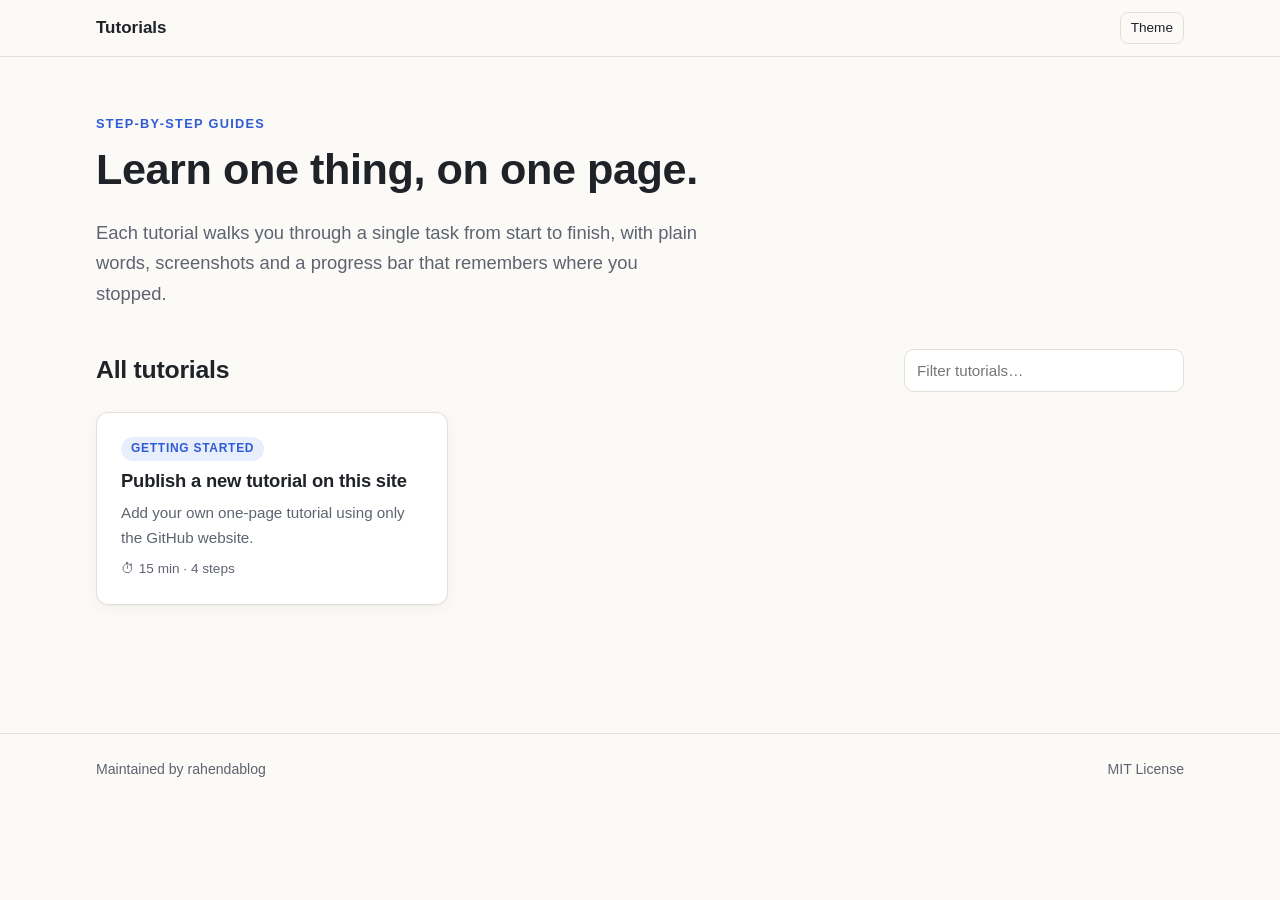
==== index.html @ cfb2986b "upd" ====
<!doctype html>
<html lang="en">
<head>
<meta charset="utf-8">
<meta name="viewport" content="width=device-width, initial-scale=1">
<title>Tutorials</title>
<meta name="description" content="Short, step-by-step tutorials, each on a single page. No technical background needed.">
<link rel="stylesheet" href="assets/css/theme.css">
</head>
<body>

<header class="topbar">
  <div class="topbar-inner">
    <a class="brand" href="./">Tutorials</a>
    <span style="flex:1"></span>
    <button class="theme-toggle" id="themeToggle" type="button" aria-label="Toggle dark mode">Theme</button>
  </div>
</header>

<main class="home">

  <section class="home-hero">
    <div class="eyebrow">Step-by-step guides</div>
    <h1>Learn one thing, on one page.</h1>
    <p class="lede">Each tutorial walks you through a single task from start to finish, with plain words, screenshots and a progress bar that remembers where you stopped.</p>
  </section>

  <section aria-labelledby="all-title">
    <div class="home-tools">
      <h2 id="all-title">All tutorials</h2>
      <input class="search" id="search" type="search" placeholder="Filter tutorials…" aria-label="Filter tutorials">
    </div>

    <!-- To add a tutorial: copy one <li> below and change the link, tag, title, summary and duration. -->
    <ul class="tutorial-grid" id="tutorials">
      <li>
        <a href="tutorials/publish-a-tutorial.html">
          <div class="card">
            <span class="tag">Getting started</span>
            <h3>Publish a new tutorial on this site</h3>
            <p>Add your own one-page tutorial using only the GitHub website.</p>
            <span class="card-meta">⏱ 15 min · 4 steps</span>
          </div>
        </a>
      </li>
    </ul>
    <p class="empty" id="empty" hidden>No tutorial matches your search.</p>
  </section>

</main>

<footer>
  <div class="inner">
    <span>Maintained by rahendablog</span>
    <span>MIT License</span>
  </div>
</footer>

<script src="assets/js/tutorial.js"></script>
<script>
(function () {
  var input = document.getElementById('search');
  var items = Array.prototype.slice.call(document.querySelectorAll('#tutorials > li'));
  var empty = document.getElementById('empty');
  input.addEventListener('input', function () {
    var q = input.value.trim().toLowerCase();
    var shown = 0;
    items.forEach(function (li) {
      var match = li.textContent.toLowerCase().indexOf(q) !== -1;
      li.hidden = !match;
      if (match) shown++;
    });
    empty.hidden = shown > 0;
  });
})();
</script>
</body>
</html>
---- assets/css/theme.css ----
/* ---------- Theme tokens ---------- */
:root {
  --bg: #fbfaf7;
  --surface: #ffffff;
  --surface-2: #f3f1ec;
  --text: #1f2328;
  --muted: #5d6470;
  --border: #e4e0d8;
  --accent: #2f5bd3;
  --accent-soft: #e8eefc;
  --tip: #1f7a4d;
  --tip-soft: #e6f4ec;
  --warn: #a15c00;
  --warn-soft: #fdf1df;
  --fill: #fff2a8;
  --fill-text: #5a4a00;
  --done: #1f7a4d;
  --radius: 12px;
  --shadow: 0 1px 2px rgba(20, 20, 20, .04), 0 4px 16px rgba(20, 20, 20, .04);
}
@media (prefers-color-scheme: dark) {
  :root:not([data-theme="light"]) {
    --bg: #14161a;
    --surface: #1b1e23;
    --surface-2: #23272e;
    --text: #e7e9ec;
    --muted: #9aa2ad;
    --border: #2e333b;
    --accent: #7ea2ff;
    --accent-soft: #1f2a44;
    --tip: #5fcf94;
    --tip-soft: #17302a;
    --warn: #f0b35a;
    --warn-soft: #3a2c16;
    --fill: #4a4212;
    --fill-text: #fff0a0;
    --done: #5fcf94;
    --shadow: none;
  }
}
:root[data-theme="dark"] {
  --bg: #14161a;
  --surface: #1b1e23;
  --surface-2: #23272e;
  --text: #e7e9ec;
  --muted: #9aa2ad;
  --border: #2e333b;
  --accent: #7ea2ff;
  --accent-soft: #1f2a44;
  --tip: #5fcf94;
  --tip-soft: #17302a;
  --warn: #f0b35a;
  --warn-soft: #3a2c16;
  --fill: #4a4212;
  --fill-text: #fff0a0;
  --done: #5fcf94;
  --shadow: none;
}

/* ---------- Base ---------- */
*, *::before, *::after { box-sizing: border-box; }
html { scroll-behavior: smooth; scroll-padding-top: 76px; }
body {
  margin: 0;
  background: var(--bg);
  color: var(--text);
  font: 17px/1.65 -apple-system, BlinkMacSystemFont, "Segoe UI", Roboto, "Helvetica Neue", Arial, sans-serif;
  -webkit-font-smoothing: antialiased;
}
h1, h2, h3 { line-height: 1.25; margin: 0 0 .5em; letter-spacing: -.01em; }
h1 { font-size: clamp(1.9rem, 4.5vw, 2.7rem); }
h2 { font-size: 1.55rem; }
h3 { font-size: 1.1rem; }
p { margin: 0 0 1em; }
a { color: var(--accent); }
img { max-width: 100%; height: auto; border-radius: 8px; }
kbd {
  font: .85em ui-monospace, SFMono-Regular, Menlo, monospace;
  background: var(--surface-2); border: 1px solid var(--border);
  border-bottom-width: 2px; border-radius: 5px; padding: .05em .4em;
}
.btn-label {
  font-weight: 600; background: var(--accent-soft); color: var(--accent);
  padding: .05em .45em; border-radius: 5px; white-space: nowrap;
}

/* Highlighted placeholder text: remove the class once you have filled it in */
.fill { background: var(--fill); color: var(--fill-text); border-radius: 4px; padding: 0 .25em; }

/* ---------- Top bar ---------- */
.topbar {
  position: sticky; top: 0; z-index: 10;
  background: color-mix(in srgb, var(--bg) 88%, transparent);
  backdrop-filter: blur(8px);
  border-bottom: 1px solid var(--border);
}
.topbar-inner {
  max-width: 1120px; margin: 0 auto; padding: 12px 16px;
  display: flex; align-items: center; gap: 16px;
}
.brand { font-weight: 700; text-decoration: none; color: var(--text); white-space: nowrap; }
.progress { flex: 1; display: flex; align-items: center; gap: 10px; min-width: 0; }
.progress-track { flex: 1; height: 6px; background: var(--surface-2); border-radius: 99px; overflow: hidden; }
.progress-bar { height: 100%; width: 0; background: var(--done); transition: width .3s ease; }
.progress-label { font-size: .85rem; color: var(--muted); white-space: nowrap; }
.theme-toggle {
  background: none; border: 1px solid var(--border); color: var(--text);
  border-radius: 8px; padding: 4px 10px; font: inherit; font-size: .85rem; cursor: pointer;
}

/* ---------- Layout ---------- */
.layout {
  max-width: 1120px; margin: 0 auto; padding: 32px 16px 64px;
  display: grid; grid-template-columns: 1fr; gap: 40px;
}
@media (min-width: 960px) {
  .layout { grid-template-columns: 240px minmax(0, 1fr); }
}
.toc { display: none; }
@media (min-width: 960px) {
  .toc { display: block; position: sticky; top: 84px; align-self: start; font-size: .92rem; }
}
.toc p { font-size: .75rem; text-transform: uppercase; letter-spacing: .08em; color: var(--muted); margin-bottom: .6em; }
.toc ol { list-style: none; margin: 0; padding: 0; }
.toc a {
  display: flex; align-items: center; gap: 8px; padding: 5px 10px; border-radius: 8px;
  color: var(--muted); text-decoration: none; border-left: 2px solid transparent;
}
.toc a:hover { color: var(--text); background: var(--surface-2); }
.toc a.active { color: var(--text); border-left-color: var(--accent); background: var(--surface-2); }
.toc a.is-done::after { content: "✓"; margin-left: auto; color: var(--done); font-weight: 700; }
main { min-width: 0; max-width: 760px; }
section { margin-bottom: 56px; }

/* ---------- Hero ---------- */
.eyebrow { font-size: .8rem; font-weight: 600; text-transform: uppercase; letter-spacing: .1em; color: var(--accent); margin-bottom: .6em; }
.lede { font-size: 1.15rem; color: var(--muted); max-width: 60ch; }
.meta { display: flex; flex-wrap: wrap; gap: 8px; margin: 20px 0 0; padding: 0; list-style: none; }
.meta li {
  font-size: .88rem; background: var(--surface); border: 1px solid var(--border);
  border-radius: 99px; padding: 4px 12px; color: var(--muted);
}
.meta strong { color: var(--text); font-weight: 600; }

/* ---------- Cards ---------- */
.card {
  background: var(--surface); border: 1px solid var(--border); border-radius: var(--radius);
  padding: 24px; box-shadow: var(--shadow);
}
.goals { display: grid; gap: 12px; grid-template-columns: repeat(auto-fit, minmax(200px, 1fr)); margin: 0; padding: 0; list-style: none; }
.goals li { background: var(--surface); border: 1px solid var(--border); border-radius: var(--radius); padding: 16px; }
.goals li strong { display: block; margin-bottom: 4px; }
.goals li span { color: var(--muted); font-size: .95rem; }

.checklist { list-style: none; margin: 0; padding: 0; }
.checklist li { display: flex; gap: 12px; padding: 10px 0; border-bottom: 1px solid var(--border); }
.checklist li:last-child { border-bottom: 0; }
.checklist input { width: 18px; height: 18px; margin-top: 4px; accent-color: var(--done); flex-shrink: 0; }

/* ---------- Steps ---------- */
.step { position: relative; }
.step-head { display: flex; align-items: flex-start; gap: 14px; margin-bottom: 12px; }
.step-num {
  flex-shrink: 0; width: 38px; height: 38px; border-radius: 50%;
  display: grid; place-items: center; font-weight: 700;
  background: var(--accent-soft); color: var(--accent);
}
.step.is-done .step-num { background: var(--tip-soft); color: var(--done); }
.step-head h2 { margin: 3px 0 2px; }
.step-why { color: var(--muted); margin: 0; }
.instructions { padding-left: 1.3em; margin: 16px 0; }
.instructions li { margin-bottom: .55em; padding-left: .2em; }

figure { margin: 20px 0; }
.shot {
  border: 2px dashed var(--border); border-radius: var(--radius); background: var(--surface-2);
  aspect-ratio: 16 / 9; display: grid; place-items: center; text-align: center;
  color: var(--muted); font-size: .95rem; padding: 16px;
}
figcaption { font-size: .88rem; color: var(--muted); margin-top: 8px; }

.callout { border-radius: 10px; padding: 14px 16px; margin: 16px 0; border-left: 4px solid; }
.callout p:last-child { margin-bottom: 0; }
.callout-title { font-weight: 700; display: block; margin-bottom: 2px; }
.callout.tip { background: var(--tip-soft); border-color: var(--tip); }
.callout.tip .callout-title { color: var(--tip); }
.callout.warn { background: var(--warn-soft); border-color: var(--warn); }
.callout.warn .callout-title { color: var(--warn); }
.callout.result { background: var(--accent-soft); border-color: var(--accent); }
.callout.result .callout-title { color: var(--accent); }

.done-toggle {
  display: inline-flex; align-items: center; gap: 10px; margin-top: 8px;
  font-weight: 600; cursor: pointer; user-select: none;
  border: 1px solid var(--border); background: var(--surface); border-radius: 99px; padding: 8px 16px;
}
.done-toggle input { width: 18px; height: 18px; accent-color: var(--done); margin: 0; }
.step.is-done .done-toggle { border-color: var(--done); color: var(--done); }

/* ---------- Troubleshooting / FAQ ---------- */
details {
  background: var(--surface); border: 1px solid var(--border); border-radius: 10px;
  margin-bottom: 10px; padding: 0 16px;
}
summary { cursor: pointer; padding: 14px 0; font-weight: 600; list-style: none; display: flex; justify-content: space-between; gap: 12px; }
summary::-webkit-details-marker { display: none; }
summary::after { content: "+"; color: var(--muted); font-weight: 400; font-size: 1.2rem; line-height: 1; }
details[open] summary::after { content: "−"; }
details > div { padding-bottom: 14px; color: var(--text); }

/* ---------- Glossary ---------- */
dl { margin: 0; display: grid; gap: 0; }
dl > div { display: grid; grid-template-columns: 1fr; gap: 2px; padding: 12px 0; border-bottom: 1px solid var(--border); }
@media (min-width: 640px) { dl > div { grid-template-columns: 180px 1fr; gap: 16px; } }
dt { font-weight: 700; }
dd { margin: 0; color: var(--muted); }

/* ---------- Help ---------- */
.help-grid { display: grid; gap: 12px; grid-template-columns: repeat(auto-fit, minmax(210px, 1fr)); }
.help-grid a { text-decoration: none; color: inherit; }
.help-grid .card { height: 100%; padding: 18px; transition: border-color .15s; }
.help-grid a:hover .card { border-color: var(--accent); }
.help-grid strong { display: block; color: var(--accent); margin-bottom: 4px; }
.help-grid span { color: var(--muted); font-size: .95rem; }

footer { border-top: 1px solid var(--border); color: var(--muted); font-size: .88rem; }
footer .inner { max-width: 1120px; margin: 0 auto; padding: 24px 16px; display: flex; flex-wrap: wrap; justify-content: space-between; gap: 8px; }

/* ---------- Back link (tutorial pages) ---------- */
.back { color: var(--muted); text-decoration: none; font-size: .9rem; white-space: nowrap; }
.back:hover { color: var(--accent); }

/* ---------- Home page ---------- */
.home { max-width: 1120px; margin: 0 auto; padding: 56px 16px 72px; }
.home-hero { max-width: 720px; margin-bottom: 40px; }
.home-tools { display: flex; flex-wrap: wrap; gap: 12px; align-items: center; justify-content: space-between; margin-bottom: 20px; }
.home-tools h2 { margin: 0; }
.search {
  font: inherit; font-size: .95rem; color: var(--text); background: var(--surface);
  border: 1px solid var(--border); border-radius: 10px; padding: 8px 12px; width: min(100%, 280px);
}
.search:focus { outline: 2px solid var(--accent); outline-offset: 1px; border-color: transparent; }
.tutorial-grid { display: grid; gap: 16px; grid-template-columns: repeat(auto-fill, minmax(280px, 1fr)); margin: 0; padding: 0; list-style: none; }
.tutorial-grid a { text-decoration: none; color: inherit; display: block; height: 100%; }
.tutorial-grid .card { height: 100%; display: flex; flex-direction: column; gap: 8px; transition: border-color .15s, transform .15s; }
.tutorial-grid a:hover .card, .tutorial-grid a:focus-visible .card { border-color: var(--accent); transform: translateY(-2px); }
.tutorial-grid h3 { margin: 0; font-size: 1.15rem; }
.tutorial-grid p { color: var(--muted); margin: 0; font-size: .95rem; flex: 1; }
.tag { align-self: flex-start; font-size: .75rem; font-weight: 600; text-transform: uppercase; letter-spacing: .06em; color: var(--accent); background: var(--accent-soft); border-radius: 99px; padding: 2px 10px; }
.card-meta { font-size: .85rem; color: var(--muted); }
.empty { color: var(--muted); }

/* Template banner: delete the whole <div class="template-note"> when done */
.template-note {
  background: var(--fill); color: var(--fill-text); font-size: .9rem;
  padding: 10px 16px; text-align: center;
}

@media print {
  .topbar, .toc, .done-toggle, .theme-toggle, .template-note { display: none !important; }
  .layout { display: block; padding: 0; }
  details { border: 0; padding: 0; }
  details > div { display: block; }
  body { background: #fff; color: #000; }
}
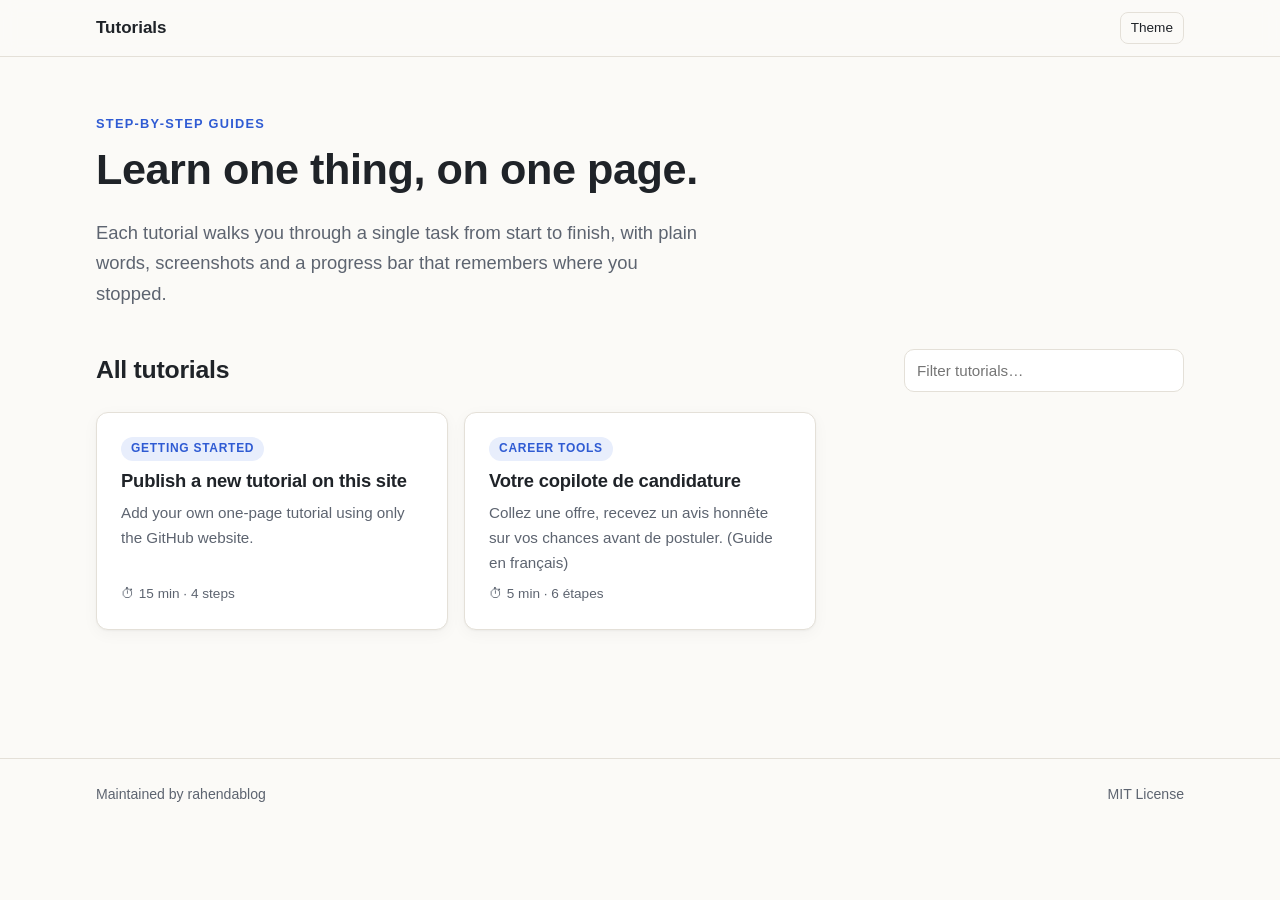
==== commit dcef1049: "upd" ====
--- a/index.html
+++ b/index.html
@@ -43,6 +43,16 @@
           </div>
         </a>
       </li>
+      <li>
+        <a href="tutorials/copilote-candidature.html">
+          <div class="card">
+            <span class="tag">Career tools</span>
+            <h3>Votre copilote de candidature</h3>
+            <p>Collez une offre, recevez un avis honnête sur vos chances avant de postuler. (Guide en français)</p>
+            <span class="card-meta">⏱ 5 min · 6 étapes</span>
+          </div>
+        </a>
+      </li>
     </ul>
     <p class="empty" id="empty" hidden>No tutorial matches your search.</p>
   </section>
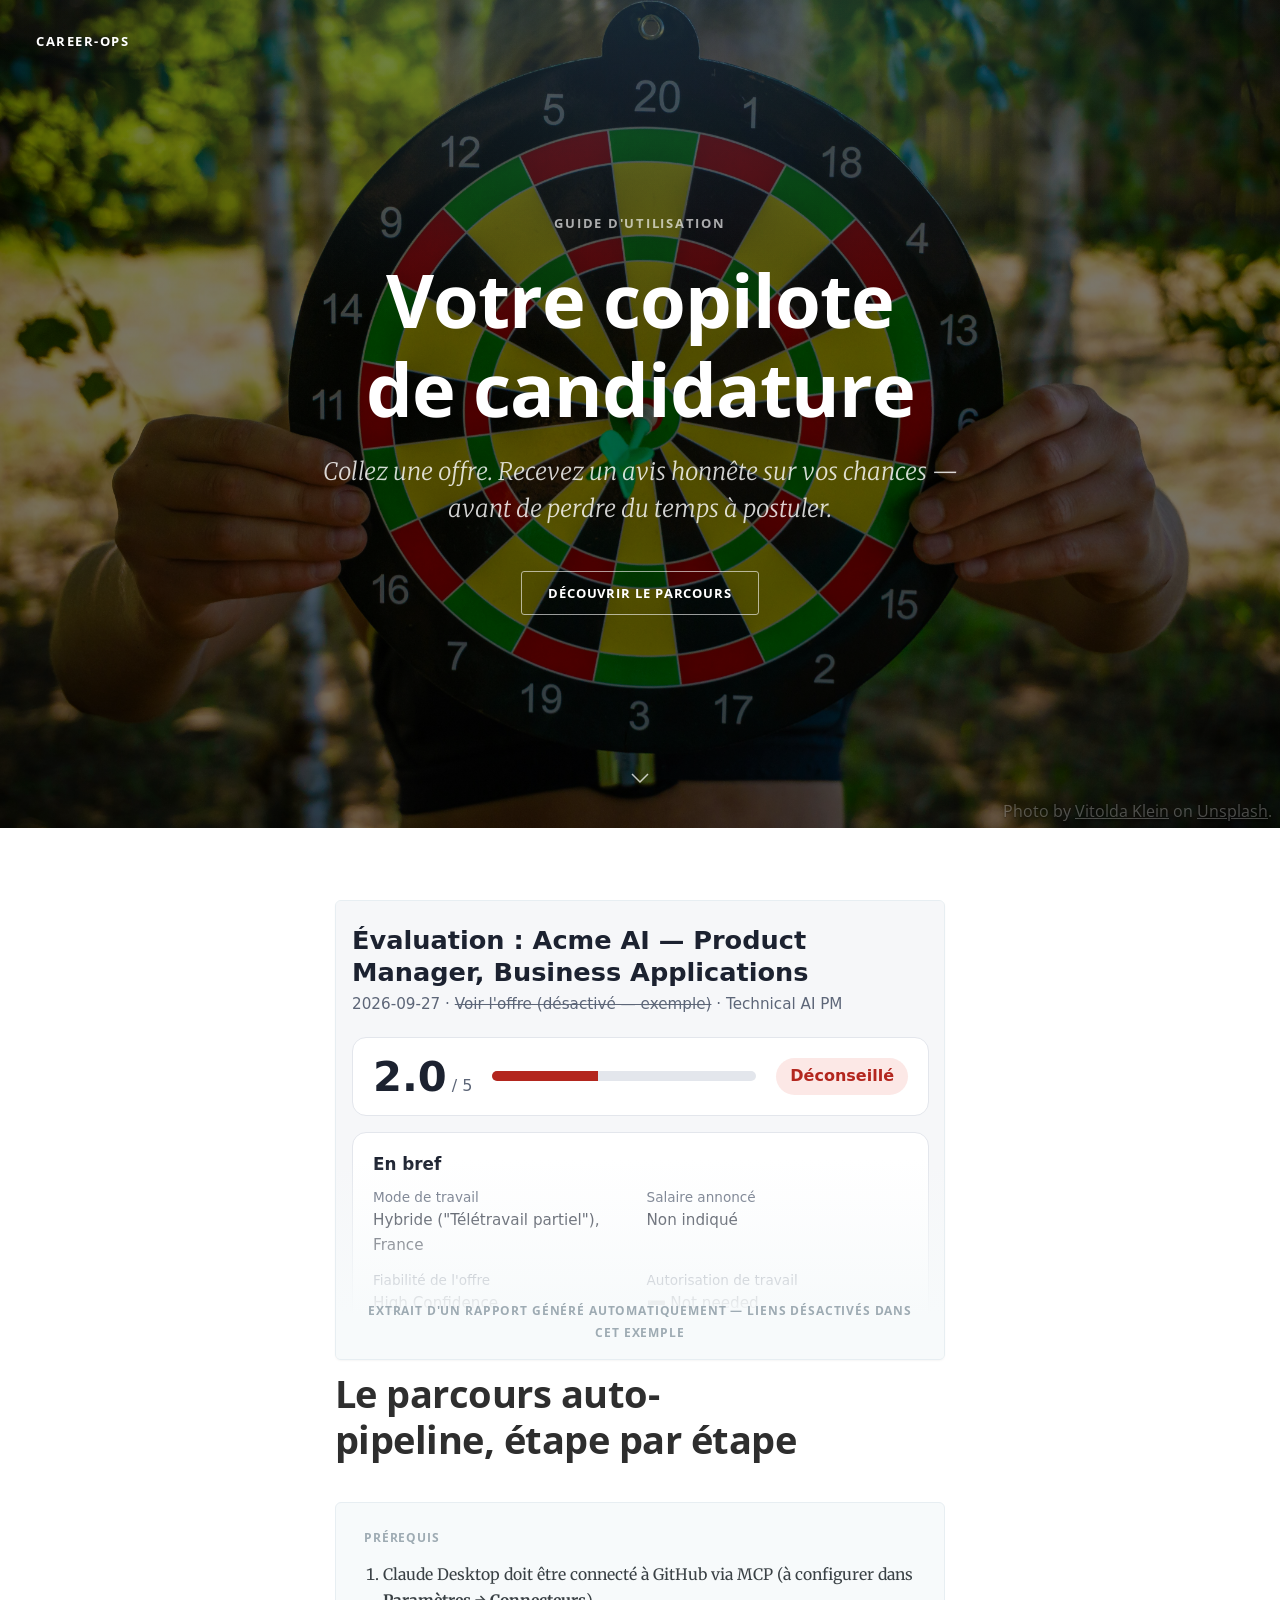
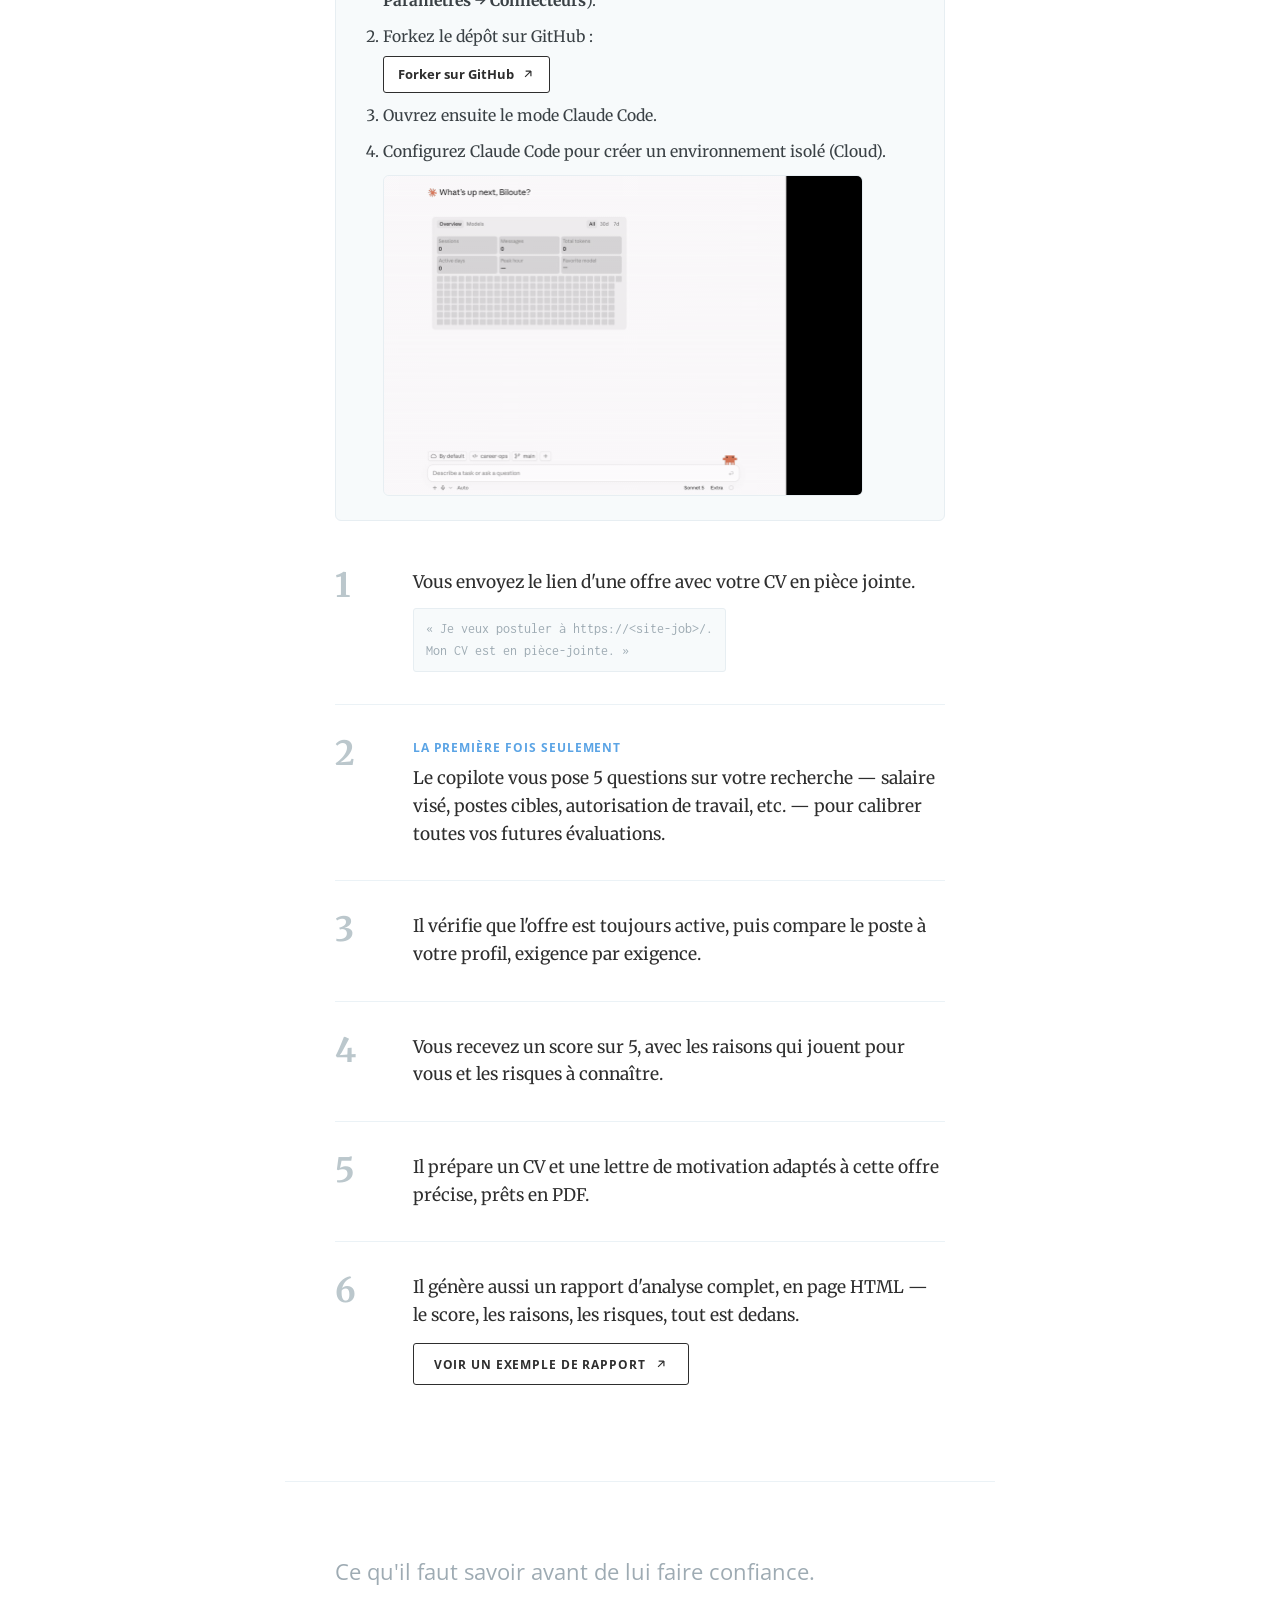
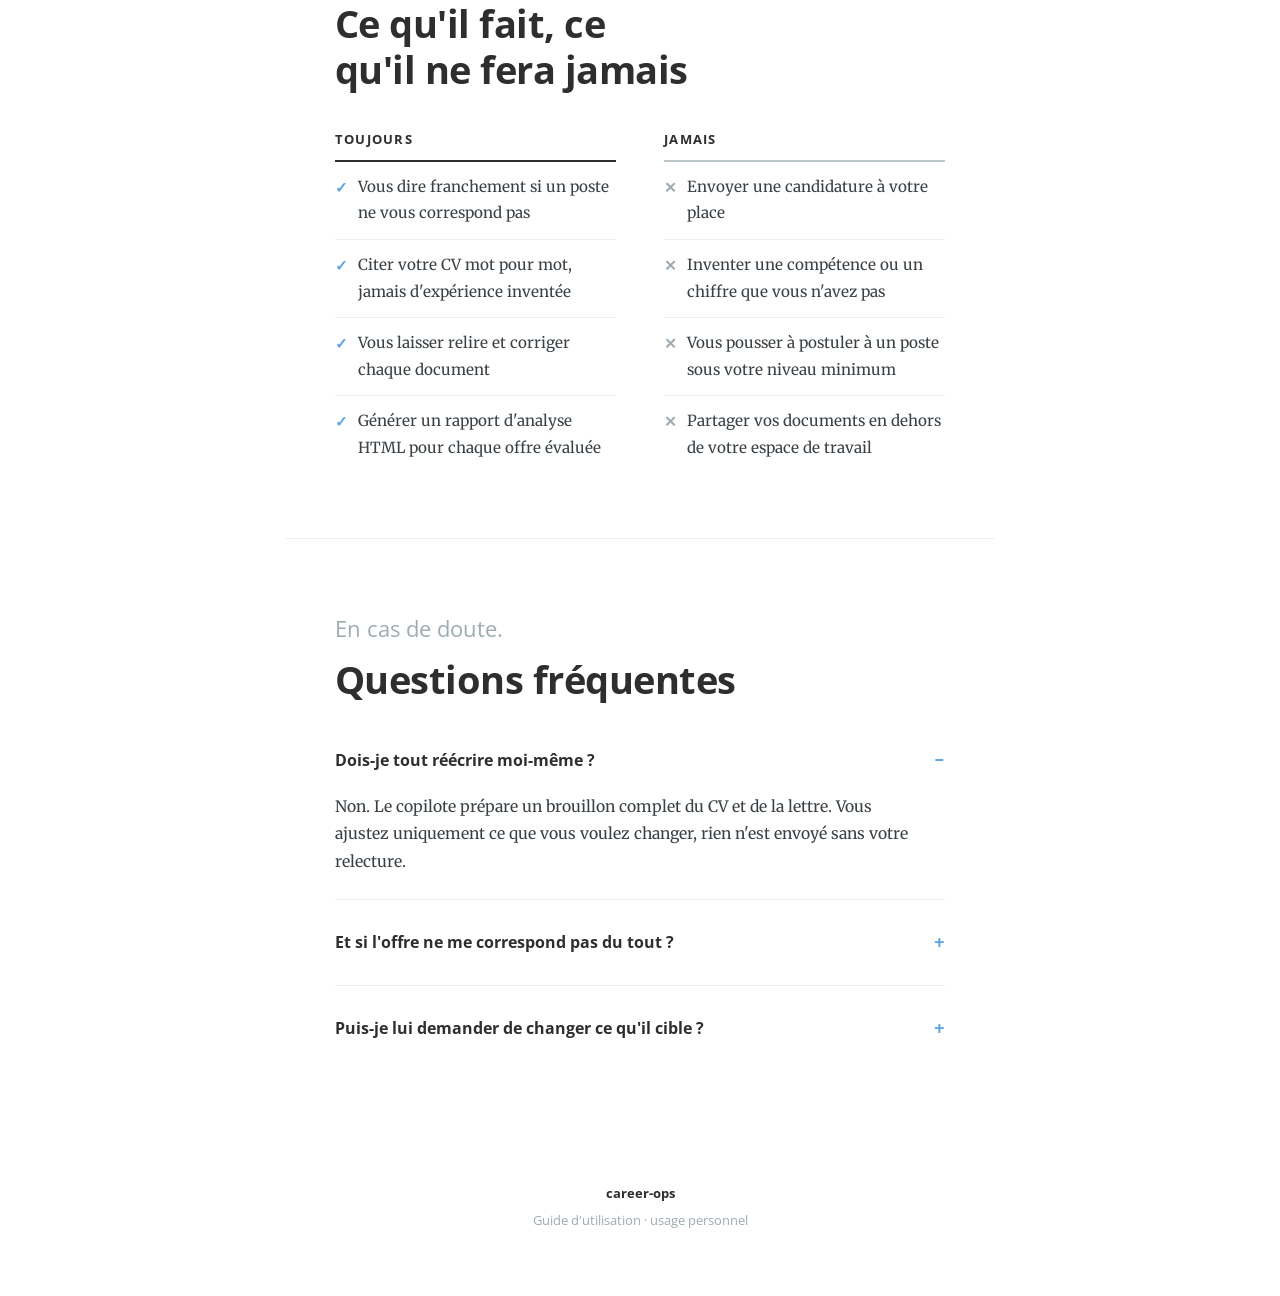
==== commit 84046eda: "upd" ====
--- a/index.html
+++ b/index.html
@@ -1,88 +1,13 @@
 <!doctype html>
-<html lang="en">
+<html lang="fr">
 <head>
 <meta charset="utf-8">
-<meta name="viewport" content="width=device-width, initial-scale=1">
-<title>Tutorials</title>
-<meta name="description" content="Short, step-by-step tutorials, each on a single page. No technical background needed.">
-<link rel="stylesheet" href="assets/css/theme.css">
+<meta http-equiv="refresh" content="0; url=copilote-candidature.html">
+<link rel="canonical" href="copilote-candidature.html">
+<title>Redirection…</title>
+<script>location.replace("copilote-candidature.html");</script>
 </head>
 <body>
-
-<header class="topbar">
-  <div class="topbar-inner">
-    <a class="brand" href="./">Tutorials</a>
-    <span style="flex:1"></span>
-    <button class="theme-toggle" id="themeToggle" type="button" aria-label="Toggle dark mode">Theme</button>
-  </div>
-</header>
-
-<main class="home">
-
-  <section class="home-hero">
-    <div class="eyebrow">Step-by-step guides</div>
-    <h1>Learn one thing, on one page.</h1>
-    <p class="lede">Each tutorial walks you through a single task from start to finish, with plain words, screenshots and a progress bar that remembers where you stopped.</p>
-  </section>
-
-  <section aria-labelledby="all-title">
-    <div class="home-tools">
-      <h2 id="all-title">All tutorials</h2>
-      <input class="search" id="search" type="search" placeholder="Filter tutorials…" aria-label="Filter tutorials">
-    </div>
-
-    <!-- To add a tutorial: copy one <li> below and change the link, tag, title, summary and duration. -->
-    <ul class="tutorial-grid" id="tutorials">
-      <li>
-        <a href="tutorials/publish-a-tutorial.html">
-          <div class="card">
-            <span class="tag">Getting started</span>
-            <h3>Publish a new tutorial on this site</h3>
-            <p>Add your own one-page tutorial using only the GitHub website.</p>
-            <span class="card-meta">⏱ 15 min · 4 steps</span>
-          </div>
-        </a>
-      </li>
-      <li>
-        <a href="tutorials/copilote-candidature.html">
-          <div class="card">
-            <span class="tag">Career tools</span>
-            <h3>Votre copilote de candidature</h3>
-            <p>Collez une offre, recevez un avis honnête sur vos chances avant de postuler. (Guide en français)</p>
-            <span class="card-meta">⏱ 5 min · 6 étapes</span>
-          </div>
-        </a>
-      </li>
-    </ul>
-    <p class="empty" id="empty" hidden>No tutorial matches your search.</p>
-  </section>
-
-</main>
-
-<footer>
-  <div class="inner">
-    <span>Maintained by rahendablog</span>
-    <span>MIT License</span>
-  </div>
-</footer>
-
-<script src="assets/js/tutorial.js"></script>
-<script>
-(function () {
-  var input = document.getElementById('search');
-  var items = Array.prototype.slice.call(document.querySelectorAll('#tutorials > li'));
-  var empty = document.getElementById('empty');
-  input.addEventListener('input', function () {
-    var q = input.value.trim().toLowerCase();
-    var shown = 0;
-    items.forEach(function (li) {
-      var match = li.textContent.toLowerCase().indexOf(q) !== -1;
-      li.hidden = !match;
-      if (match) shown++;
-    });
-    empty.hidden = shown > 0;
-  });
-})();
-</script>
+<p>Redirection vers <a href="copilote-candidature.html">le copilote de candidature</a>…</p>
 </body>
 </html>
